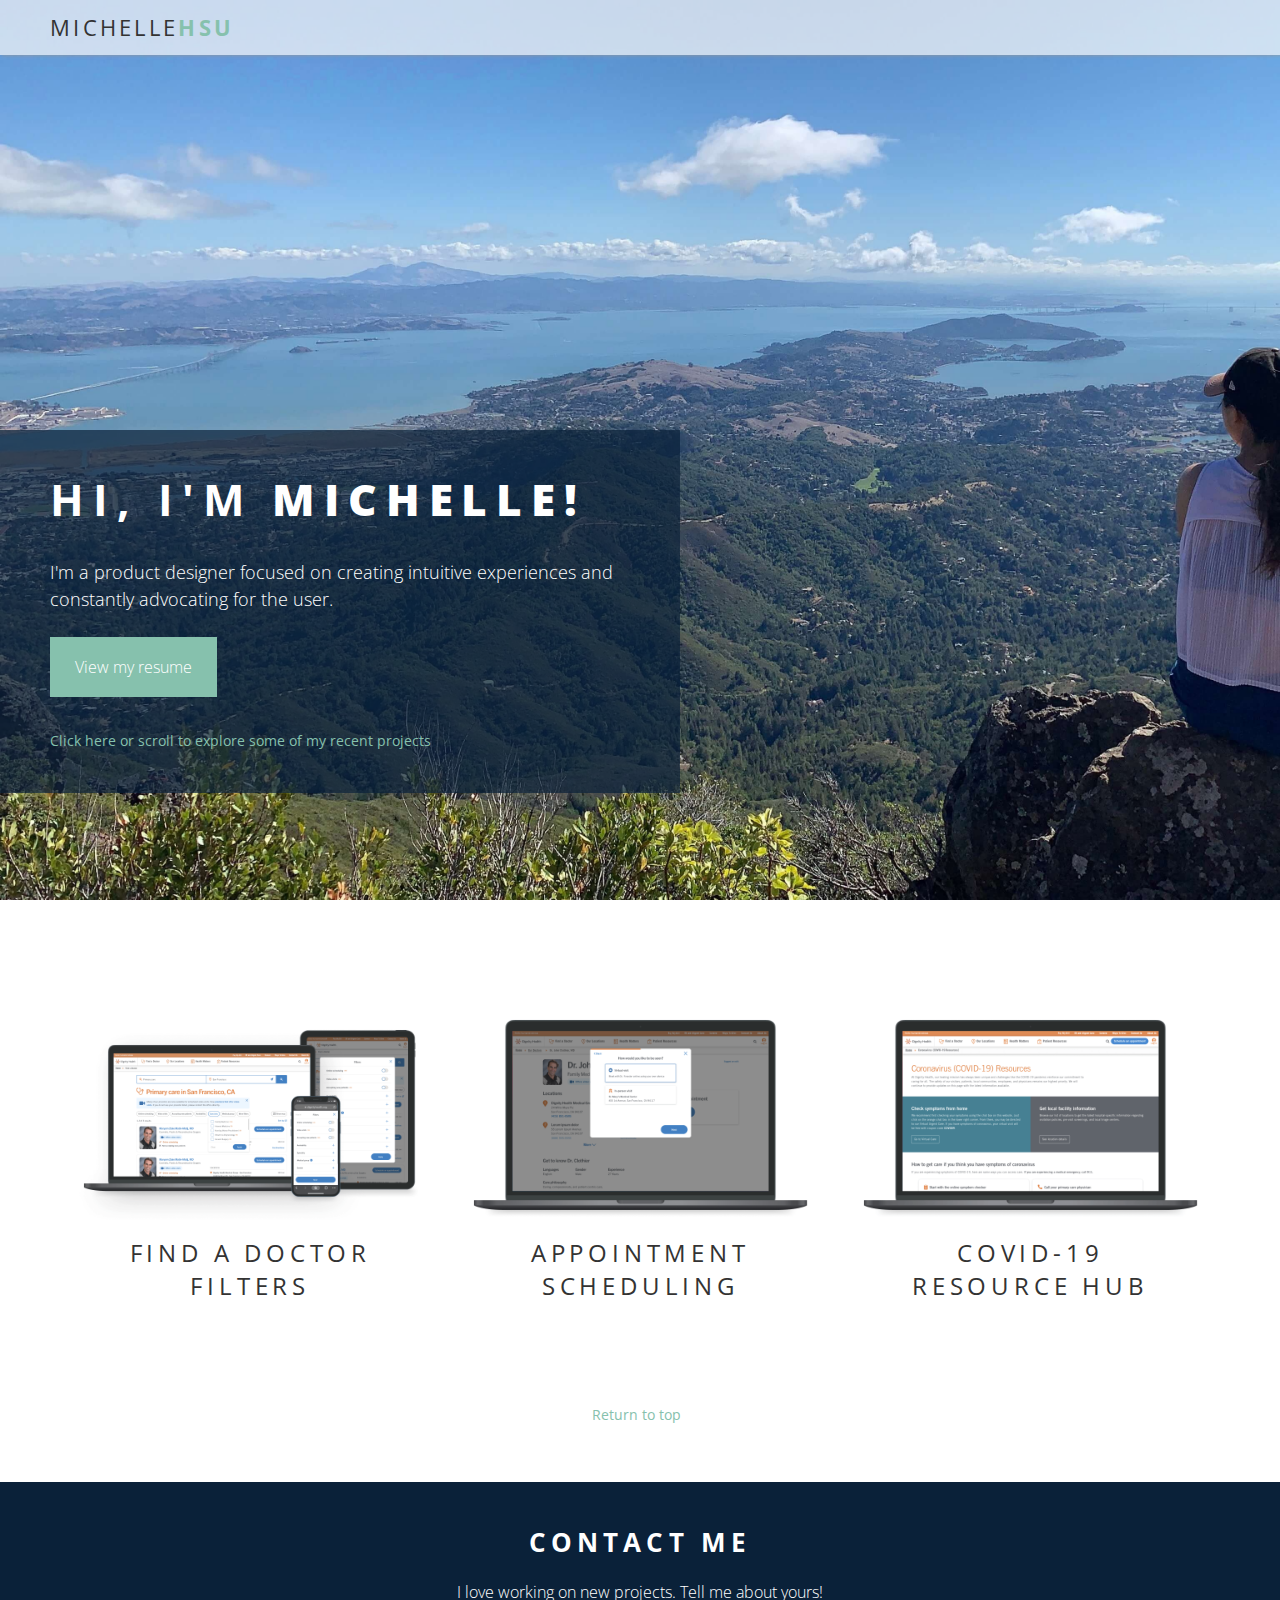
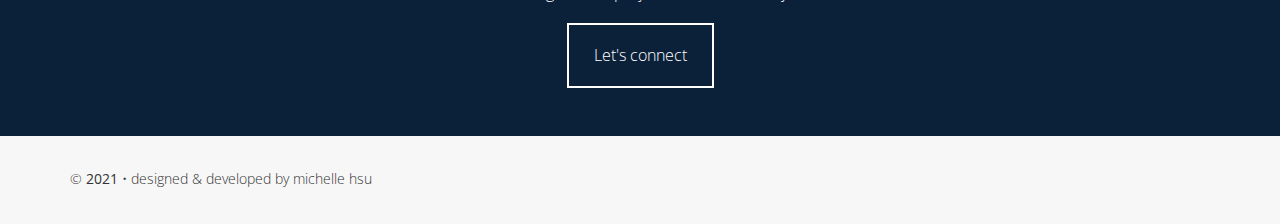
==== index.html @ 35102804 "update header nav" ====
<!DOCTYPE html>
<html lang="en-us">

<head>
  <meta http-equiv="X-UA-Compatible" content="IE=Edge">
  <meta name="viewport" content="width=device-width, initial-scale=1">
  <meta charset="UTF-8">
  <title>Michelle Hsu</title>
  <!-- CSS -->
  <link rel="stylesheet" href="css/normalize.css">
  <link rel="stylesheet" href="https://use.fontawesome.com/releases/v5.5.0/css/all.css" integrity="sha384-B4dIYHKNBt8Bc12p+WXckhzcICo0wtJAoU8YZTY5qE0Id1GSseTk6S+L3BlXeVIU" crossorigin="anonymous">
  <link rel="stylesheet" href="css/projects.css">
  <link rel="stylesheet" href="css/style.css">
  <!-- Google Fonts -->
  <link href="https://fonts.googleapis.com/css?family=Open+Sans:300,400,700" rel="stylesheet">
  <!-- Favicon -->
  <link rel="icon" type="image/x-icon" href="favicon.ico">
  <!-- Global site tag (gtag.js) - Google Analytics -->
  <script async src="https://www.googletagmanager.com/gtag/js?id=UA-130765084-1"></script>
  <script>
    window.dataLayer = window.dataLayer || [];
    function gtag(){dataLayer.push(arguments);}
    gtag('js', new Date());

    gtag('config', 'UA-130765084-1');
  </script>
</head>

<body>

<header id="top">
  <div class="top-header">
    <nav>
  <!-- logo -->
        <a href="index.html" class="logo">Michelle<b class="last-name">Hsu</b></a>
    </nav>
  </div>
<!-- hero -->
  <section class="hero">
    <div class="container">
      <h1>Hi, I'm <b>Michelle!</b></h1>
      <h4>
        I'm a product designer focused on creating intuitive experiences and constantly advocating for the user.
      </h4>
      <p><a href="resources/resume.pdf" class="btn" target="_blank">View my resume</a></p>
      <h6><a href="#projects">Click here or scroll to explore some of my recent projects&nbsp;&nbsp;<i class="fas fa-angle-double-down"></i></a></h6>
    </div>
  </section>
</header>

<main role="main">
<!-- projects -->
  <section class="projects" id="projects">
    <ul class="container">
      <!-- projects -->
      <li class="one-third">
        <div class="portfolio-item overlay filters">
          <h2>Find a Doctor<br>filters</h2>
          <div class="more-info">
            <h5>USER RESEARCH | DESIGN</h5>
            <p>Improving the way patients seek care</p>
            <p><a href="find-a-doctor-filters.html" class="portfolio-btn">View case study</a></p>
          </div>
        </div>
      </li>
      <!-- cubby -->
      <li class="one-third">
        <div class="portfolio-item overlay scheduling">
          <h2>Appointment scheduling</h2>
          <div class="more-info">
            <h5>USER RESEARCH | DESIGN</h5>
            <p>Rethinking the scheduling experience to increase bookings and reduce clinic workload</p>
            <p><a href="appointment-scheduling.html" class="portfolio-btn">View case study</a></p>
          </div>
        </div>
      </li>
      <!-- busybus -->
      <li class="one-third">
        <div class="portfolio-item overlay covid">
          <h2>COVID-19<br>resource hub</h2>
          <div class="more-info">
            <h5>DESIGN | FRONT END DEV</h5>
            <p>Providing a place for users to access the info they need during a fearful and confusing time</p>
            <p><a href="covid-19-resource-hub.html" class="portfolio-btn">View case study</a></p>
          </div>
        </div>
      </li>
    </ul>
  </section>
  <section class="return">
    <div class="container">
      <h6><a href="#top">Return to top&nbsp;&nbsp;<i class="fas fa-angle-double-up"></i></a></h6>
    </div>
</section>

  <!-- contact -->
  <section class="contact">
    <div class="container">
      <h1>Contact me</h1>
      <p>I love working on new projects. Tell me about yours!</p>
      <p><a href="mailto: michelletahsu@gmail.com" class="btn-dark">Let's connect</a></p>
    </div>
  </section>
</main>

<!-- footer -->
<footer>
  <div class="container">
    <div class="one-half copyright">
      <p>&copy; <strong>2021</strong> &bull; designed & developed by michelle hsu</p>
    </div>
    <div class="one-half footer-links">
      <ul>
        <li><a href="https://linkedin.com/in/michellethsu/" target="_blank"><i class="fab fa-linkedin"></i></a></li>
        <li><a href="https://github.com/mhsu121" target="_blank"><i class="fab fa-github"></i></a></li>
        <li><a href="https://www.instagram.com/_mhsu/" target="_blank"><i class="fab fa-instagram"></i></a></li>
        <li><a href="mailto:michelletahsu@gmail.com"><i class="fas fa-envelope"></i></a></li>
      </ul>
    </div>
  </div>
</footer>

<!-- JQuery -->
<script src="https://ajax.googleapis.com/ajax/libs/jquery/3.1.0/jquery.min.js"></script>
<script src="js/jquery.js"></script>

</body>

</html>
---- css/projects.css ----
/* HEADER */
header {
  background-color: #0A2139; /* navy */
  background-image: url("../images/projects-hero-xsmall.jpg");
  height:100vh;
}
@media (min-width: 420px) {
  header {
    background-image: url("../images/projects-hero-small.jpg");
  }
}
@media (min-width: 768px) {
  header {
    background-image: url("../images/projects-hero-medium.jpg");
  }
}
@media (min-width: 992px) {
  header {
    background-image: url("../images/projects-hero-large.jpg");
  }
}
@media (min-width: 1200px) {
  header {
    background-image: url("../images/projects-hero-xlarge.jpg");
  }
}

/* PROJECTS */
.projects {
  margin-top:60px;
}
.projects h2 {
    font-size: 24px;
    font-weight: 400;
    text-transform: uppercase;
    letter-spacing: 0.2em;
}
.projects ul {
  list-style:none;
  padding:0;
}
.projects p {
  text-align:left;
  line-height:1.5;
}

/* PORTFOLIO ITEMS */
.portfolio-item {
  background-repeat: no-repeat;
  background-size: contain;
  width: 360px;
  padding: 290px 5px 0;
  margin: 0 auto 50px;
  position: relative;
}
@media (min-width: 768px) {
  .portfolio-item {
    width: 500px;
    padding: 390px 30px 0;
  }
}
@media (min-width: 992px) {
  .portfolio-item {
    background-size: cover;
    height: 310px;
    width: 310px;
    padding: 5px 20px 0;
    margin: 0 auto;
  }
}
@media (min-width: 1200px) {
  .portfolio-item {
    height: 375px;
    width: 375px;
    padding: 5px 25px 0;
  }
}
.portfolio-item.filters {
  background-image: url("../images/fad-filters.png");
  background-color: #FFFFFF; /* white */
}
.portfolio-item.scheduling {
  background-image: url("../images/appointment-scheduling.png");
  background-color: #FFFFFF; /* white */
}
.portfolio-item.covid {
  background-image: url("../images/covid-resource-hub.png");
  background-color: #FFFFFF; /* white */
  margin-bottom:0;
}
.portfolio-btn {
  background-color: #86C1AD; /* turquoise */
  width: 170px;
  padding: 15px 10px;
  font-family: "Open Sans";
  font-size: 16px;
  font-weight: 300;
  color: #FFFFFF; /* white */
  text-align: center;
  text-decoration: none;
  display: inline-block;
}
.portfolio-btn:hover {
  background-color: #0A2139; /* navy */
  color: #FFFFFF; /* white */
  text-decoration: none;
}
@media (min-width: 768px) {
  .portfolio-btn {
    width: 215px;
    padding: 15px 30px;
  }
}
@media (min-width: 992px) {
  .portfolio-btn {
    background-color: transparent;
    border: 2px solid white;
    width: 155px;
    padding: 15px 10px;
    color: #FFFFFF; /* white */
  }
  .portfolio-btn:hover {
    background-color: #FFFFFF; /* white */
    border: 2px solid #FFFFFF; /* white */
    color: #0A2139; /* navy */
  }
}
.portfolio-item h2 {
  text-align: center;
}
/* display more details on hover for larger screens */
@media (min-width: 992px) {
  .portfolio-item h2 {
    color: #333333; /* dark grey */
    position: absolute;
    left: 50%;
    margin-right: -50%;
    transform: translate(-50%, -50%);
    bottom: -10px;
  }
  .portfolio-item:hover h2 {
    color: #FFFFFF; /* white */
  }
  .more-info p {
    color: #FFFFFF; /* white */
  }
  .more-info {
    opacity: 0;
    transition: .2s ease-in-out;
  }
  .portfolio-item:hover .more-info {
    opacity: 1;
  }
  .overlay {
    position: relative;
  }
  .overlay:before {
    position: absolute;
    content:" ";
    top:0;
    left:0;
    width:100%;
    height:100%;
    display: none;
    z-index:0;
    background-color: rgba(10,33,57,0.9); /* 90% opacity navy */
  }
  .overlay:hover:before {
    display: block;
  }
  .portfolio-item * {
    position: relative;
  }
}
---- css/style.css ----
* {
  box-sizing: border-box;
}
*:focus {
    outline: none;
}

/* GRID */
.container {
  width: 360px;
  margin-right: auto;
  margin-left: auto;
  padding-left: 15px;
  padding-right: 15px;
  position: relative;
}
.container:before,
.container:after {
  content: " ";
  display: table;
}
.container:after {
  clear: both;
}
.one-half, .one-third, .one-fourth {
  position:relative;
  min-height: 1px;
  margin:0 auto 10px;
}
@media (min-width: 768px) {
  .container {
    width: 738px;
  }
}
@media (min-width: 992px) {
  .container {
    width: 962px;
  }
  .one-half {
    width:50%;
    float:left;
  }
  .one-third {
    width:32%;
    float:left;
    margin:10px 0.66666%;
  }
  .one-fourth {
    width:21%;
    float:left;
    margin:10px 2%;
  }
}
@media (min-width: 1200px) {
  .container {
    width: 1170px;
  }
}

/* TEXT STYLES */
html, body{
  overflow-x: hidden;
}
h1, h2, h3, h4, h5, h6, p {
  font-family: "Open Sans", Helvetica, Arial, sans-serif;
}
h1 {
  text-align:center;
  font-size: 26px;
  text-transform: uppercase;
  letter-spacing: 0.2em;
  font-weight: 700;
  color: #333333; /* dark gray */
  line-height: normal;
}
h2 {
  font-size: 24px;
  font-weight: 700;
  letter-spacing: 0.07em;
  color: #333333; /* dark gray */
  line-height: normal;
  margin-top:0;
}
.title {
  height: 45px;
  margin-bottom:20px;
}
@media (min-width:768px) {
  h2 {
    font-size: 34px;
  }
  .title {
    height: 60px;
    margin-bottom:30px;
  }
}
h3 {
  font-size: 20px;
  font-weight: 700;
  line-height: normal;
}
h4 {
  font-size: 16px;
  font-weight: 300;
  color: #FFFFFF; /* white */
  line-height: 1.5;
}
h5 {
  font-size: 12px;
  font-weight: 700;
  text-align: left;
  text-transform: uppercase;
  letter-spacing: 0.2em;
  color: #86C1AD; /* turquoise */
  line-height: 1.5;
}
h6 {
  font-size: 14px;
  font-weight: 300;
  color: #FFFFFF; /* white */
  text-align: center;
  line-height: 1.5;
}
p {
  font-size: 16px;
  font-weight: 300;
  color: #333333; /* dark grey */
  line-height: 1.9;
}
main b {
  font-weight:700;
}
ul > li {
  font-family: "Open Sans", Helvetica, Arial, sans-serif;
  font-size: 16px;
  font-weight: 300;
  color: #333333; /* dark grey */
  line-height:1.9;
}
a {
  font-family: "Open Sans";
  font-weight: 400;
  color: #86C1AD; /* turquoise */
  text-decoration: none;
}
a:hover {
  color: #86C1AD; /* turquoise */
  text-decoration: underline;
}
.btn {
  background-color: #86C1AD; /* turquoise */
  color: #FFFFFF; /* white */
  padding: 15px 25px;
  font-family: "Open Sans";
  font-size: 16px;
  font-weight: 300;
  text-align: center;
  text-decoration: none;
  display: inline-block;
}
.btn:hover {
  background-color: #FFFFFF; /* white */
  color: #0A2139; /* navy */
  text-decoration: none;
}
.btn-dark {
  background-color: transparent;
  border: 2px solid white;
  color: #FFFFFF; /* white */
  padding: 15px 25px;
  font-family: "Open Sans";
  font-size: 16px;
  font-weight: 300;
  text-align: center;
  text-decoration: none;
  display: inline-block;
}
.btn-dark:hover {
  color: #0A2139; /* navy */
  background-color: #FFFFFF; /* white */
  border: 2px solid #FFFFFF; /* white */
  text-decoration: none;
}

/* HEADER */
header {
  background-repeat: no-repeat;
  background-size: cover;
}
header nav {
  padding: 15px 50px;
  text-align: center;
}
.top-header {
  background-color: rgba(250,250,250,0.7); /* 70% opacity white */
  box-shadow: 2px 0 4px #999999;
}
.logo {
  font-size: 22px;
  text-transform: uppercase;
  letter-spacing: 0.15em;
  font-weight: 400;
  color: #333333; /* dark grey */
}
.last-name {
  color: #86C1AD; /* turquoise */
}
.logo:hover {
  color: #333333; /* dark grey */
  text-decoration:none;
}
header nav ul {
  list-style:none;
  padding:0;
  display: inline;
  float: none;
  margin:0;
}
header nav ul li {
  display: inline-block;
  margin: 0 10px;
}
.navlinks > li > a {
  font-size: 14px;
  color: #333333; /* dark grey */
  font-weight: 300;
}
.navlinks > li > a:hover {
  color: #333333; /* dark grey */
  text-decoration: none;
  padding-bottom: 4px;
  border-bottom: 2px solid #86C1AD; /* turquoise */
  transition: all 0.3s ease;
}
@media (min-width:992px) {
  header nav {
    text-align:left;
  }
  header nav ul {
    float:right;
  }
}
/* HERO */
.hero {
  display:block;
  position: relative;
}
.hero .container {
  width: 100%;
  background-color: #0A2139; /* navy */
  position:absolute;
  bottom: -90vh;
  padding:10px 20px 20px;
}
@media (min-width: 768px) {
  .hero .container {
    position:absolute;
    bottom: -82vh;
    width: 550px;
    padding: 10px 50px;
    background-color: rgba(10, 33, 57, 0.7); /* transparent dark grey */
  }
}
@media (min-width: 992px) {
  .hero .container {
    width: 680px;
  }
}
.hero h1 {
  text-align: center;
  color: #FFFFFF; /* white */
}
.hero h4 {
  text-align: center;
}
.hero p {
  text-align: center;
}
@media (min-width: 768px) {
  .hero h1 {
    font-size: 36px;
    text-align:left;
  }
  .hero h4 {
    font-size: 18px;
    text-align:left;
  }
  .hero h6 {
    text-align:left;
  }
  .hero p {
    text-align:left;
  }
}
@media (min-width:992px) {
  .hero h1 {
    font-size: 44px;
  }
}

/* MAIN */
#text {
  max-width: 800px;
}
.no-bg, .bg {
  padding:50px 0 0;
}

/* RETURN */
.return {
  padding-bottom:25px;
}

/* LAST CALL */
.contact {
  background-color: #0A2139; /* navy */
  padding: 1.5em 0 2em;
}
.contact h1, .contact p {
  text-align:center;
  color: #FFFFFF; /* white */
}

/* FOOTER */
footer {
  background-color: #F7F7F7; /*light grey */
  padding: 1em 0 0.5em;
  text-align:center;
}
footer p {
  font-size:14px;
  text-align:center;
  color: #333333; /* dark grey */
}
.footer-links a {
  color: #333333; /* dark grey */
}
.footer-links a:hover {
  color: #86C1AD; /* turquoise */
}
.footer-links ul {
  list-style:none;
  padding:0;
  margin-bottom:0;
}
.footer-links ul > li {
  display: inline-block;
  font-size:18px;
  margin: 0 10px;
}
@media (min-width:992px) {
  footer p {
    text-align:left;
  }
  .footer-links ul {
    float:right;
  }
}
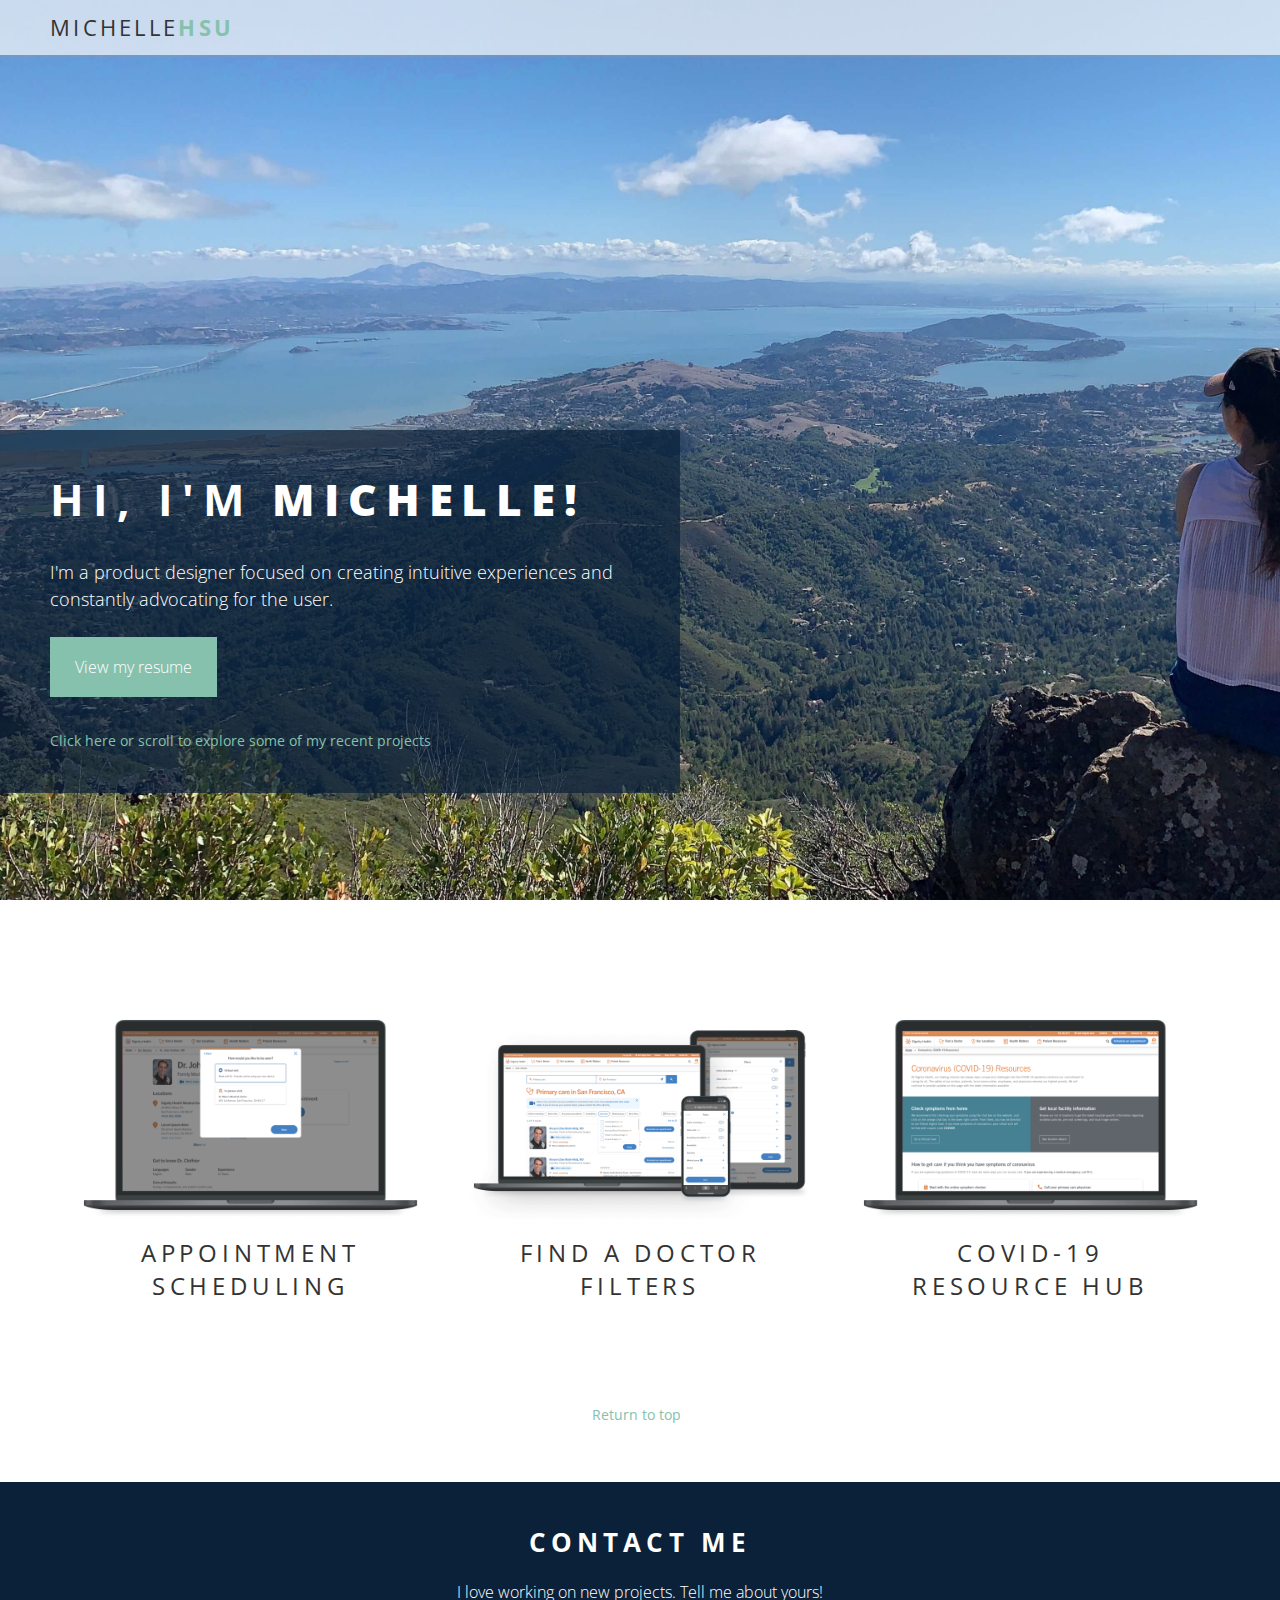
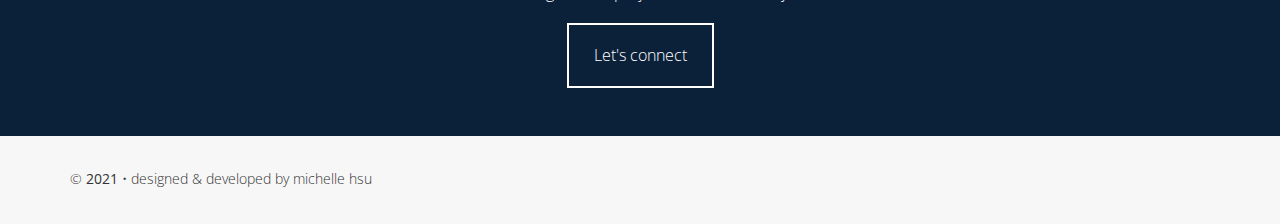
==== commit 1c5642ae: "swap order of case studies" ====
--- a/index.html
+++ b/index.html
@@ -52,7 +52,18 @@
 <!-- projects -->
   <section class="projects" id="projects">
     <ul class="container">
-      <!-- projects -->
+      <!-- scheduling -->
+      <li class="one-third">
+        <div class="portfolio-item overlay scheduling">
+          <h2>Appointment scheduling</h2>
+          <div class="more-info">
+            <h5>USER RESEARCH | DESIGN</h5>
+            <p>Rethinking the scheduling experience to increase bookings and reduce clinic workload</p>
+            <p><a href="appointment-scheduling.html" class="portfolio-btn">View case study</a></p>
+          </div>
+        </div>
+      </li>
+      <!-- FaD filters -->
       <li class="one-third">
         <div class="portfolio-item overlay filters">
           <h2>Find a Doctor<br>filters</h2>
@@ -63,18 +74,7 @@
           </div>
         </div>
       </li>
-      <!-- cubby -->
-      <li class="one-third">
-        <div class="portfolio-item overlay scheduling">
-          <h2>Appointment scheduling</h2>
-          <div class="more-info">
-            <h5>USER RESEARCH | DESIGN</h5>
-            <p>Rethinking the scheduling experience to increase bookings and reduce clinic workload</p>
-            <p><a href="appointment-scheduling.html" class="portfolio-btn">View case study</a></p>
-          </div>
-        </div>
-      </li>
-      <!-- busybus -->
+      <!-- COVID resource hub -->
       <li class="one-third">
         <div class="portfolio-item overlay covid">
           <h2>COVID-19<br>resource hub</h2>
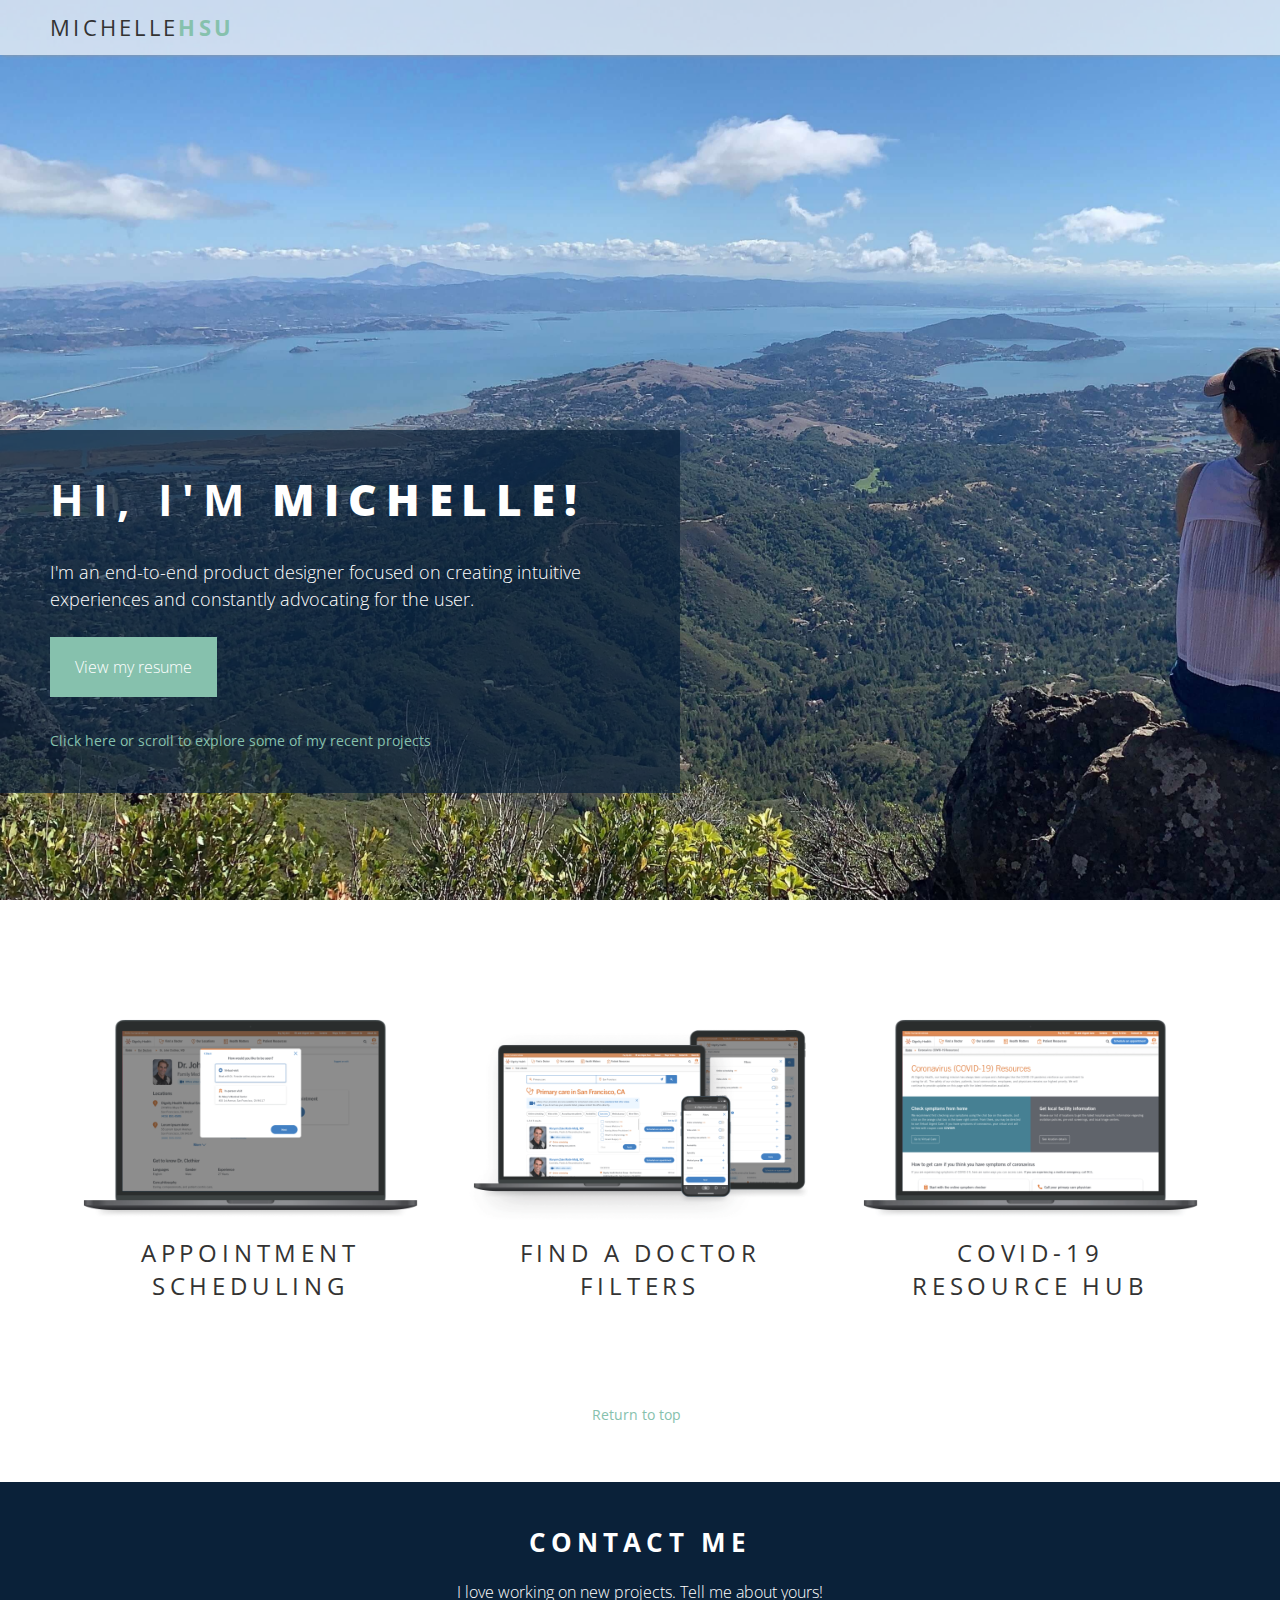
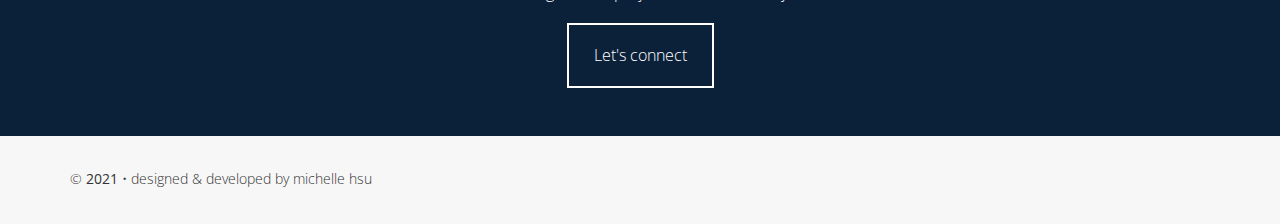
==== commit 139e00c4: "update overview sections" ====
--- a/index.html
+++ b/index.html
@@ -40,7 +40,7 @@
     <div class="container">
       <h1>Hi, I'm <b>Michelle!</b></h1>
       <h4>
-        I'm a product designer focused on creating intuitive experiences and constantly advocating for the user.
+        I'm an end-to-end product designer focused on creating intuitive experiences and constantly advocating for the user.
       </h4>
       <p><a href="resources/resume.pdf" class="btn" target="_blank">View my resume</a></p>
       <h6><a href="#projects">Click here or scroll to explore some of my recent projects&nbsp;&nbsp;<i class="fas fa-angle-double-down"></i></a></h6>
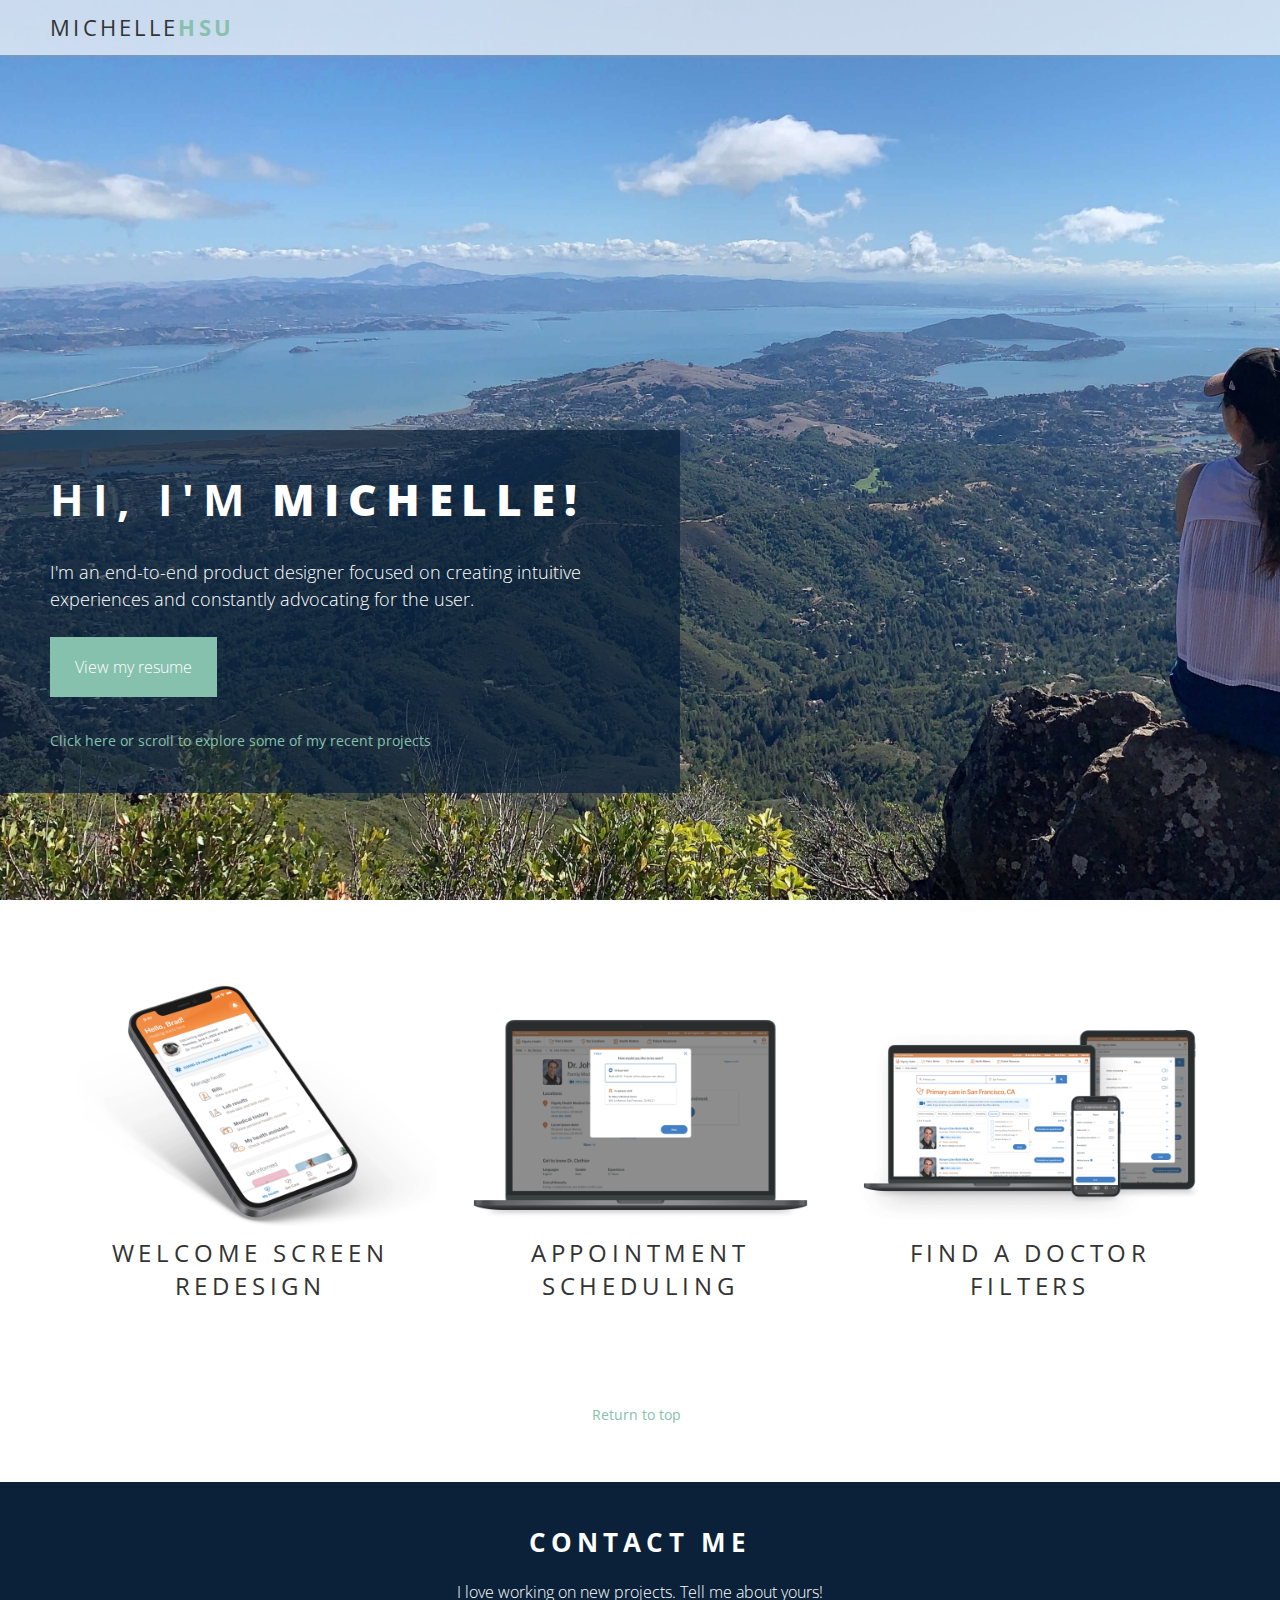
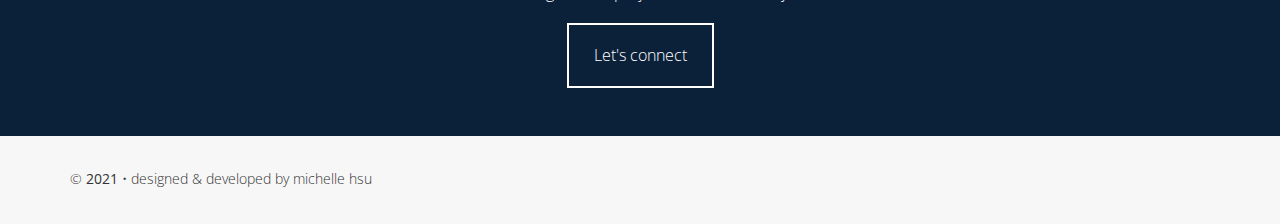
==== commit 2aa88c4b: "add welcome screen case study" ====
--- a/index.html
+++ b/index.html
@@ -52,12 +52,23 @@
 <!-- projects -->
   <section class="projects" id="projects">
     <ul class="container">
+      <!-- welcome screen -->
+      <li class="one-third">
+        <div class="portfolio-item overlay welcome">
+          <h2>Welcome screen redesign</h2>
+          <div class="more-info">
+            <h5>UX/UI DESIGN | NATIVE MOBILE</h5>
+            <p>Visual uplift and information architecture restructuring to increase user engagemnent</p>
+            <p><a href="welcome-screen.html" class="portfolio-btn">View case study</a></p>
+          </div>
+        </div>
+      </li>
       <!-- scheduling -->
       <li class="one-third">
         <div class="portfolio-item overlay scheduling">
           <h2>Appointment scheduling</h2>
           <div class="more-info">
-            <h5>USER RESEARCH | DESIGN</h5>
+            <h5>UX/UI DESIGN | RESPONSIVE WEB</h5>
             <p>Rethinking the scheduling experience to increase bookings and reduce clinic workload</p>
             <p><a href="appointment-scheduling.html" class="portfolio-btn">View case study</a></p>
           </div>
@@ -68,20 +79,9 @@
         <div class="portfolio-item overlay filters">
           <h2>Find a Doctor<br>filters</h2>
           <div class="more-info">
-            <h5>USER RESEARCH | DESIGN</h5>
+            <h5>UX/UI DESIGN | RESPONSIVE WEB</h5>
             <p>Improving the way patients seek care</p>
             <p><a href="find-a-doctor-filters.html" class="portfolio-btn">View case study</a></p>
-          </div>
-        </div>
-      </li>
-      <!-- COVID resource hub -->
-      <li class="one-third">
-        <div class="portfolio-item overlay covid">
-          <h2>COVID-19<br>resource hub</h2>
-          <div class="more-info">
-            <h5>DESIGN | FRONT END DEV</h5>
-            <p>Providing a place for users to access the info they need during a fearful and confusing time</p>
-            <p><a href="covid-19-resource-hub.html" class="portfolio-btn">View case study</a></p>
           </div>
         </div>
       </li>
--- a/css/projects.css
+++ b/css/projects.css
@@ -88,6 +88,11 @@
   background-color: #FFFFFF; /* white */
   margin-bottom:0;
 }
+.portfolio-item.welcome {
+  background-image: url("../images/welcome-screen-redesign.png");
+  background-color: #FFFFFF; /* white */
+  margin-bottom:0;
+}
 .portfolio-btn {
   background-color: #86C1AD; /* turquoise */
   width: 170px;
--- a/css/style.css
+++ b/css/style.css
@@ -300,7 +300,7 @@
 
 /* MAIN */
 #text {
-  max-width: 800px;
+  max-width: 820px;
 }
 .no-bg, .bg {
   padding:50px 0 0;
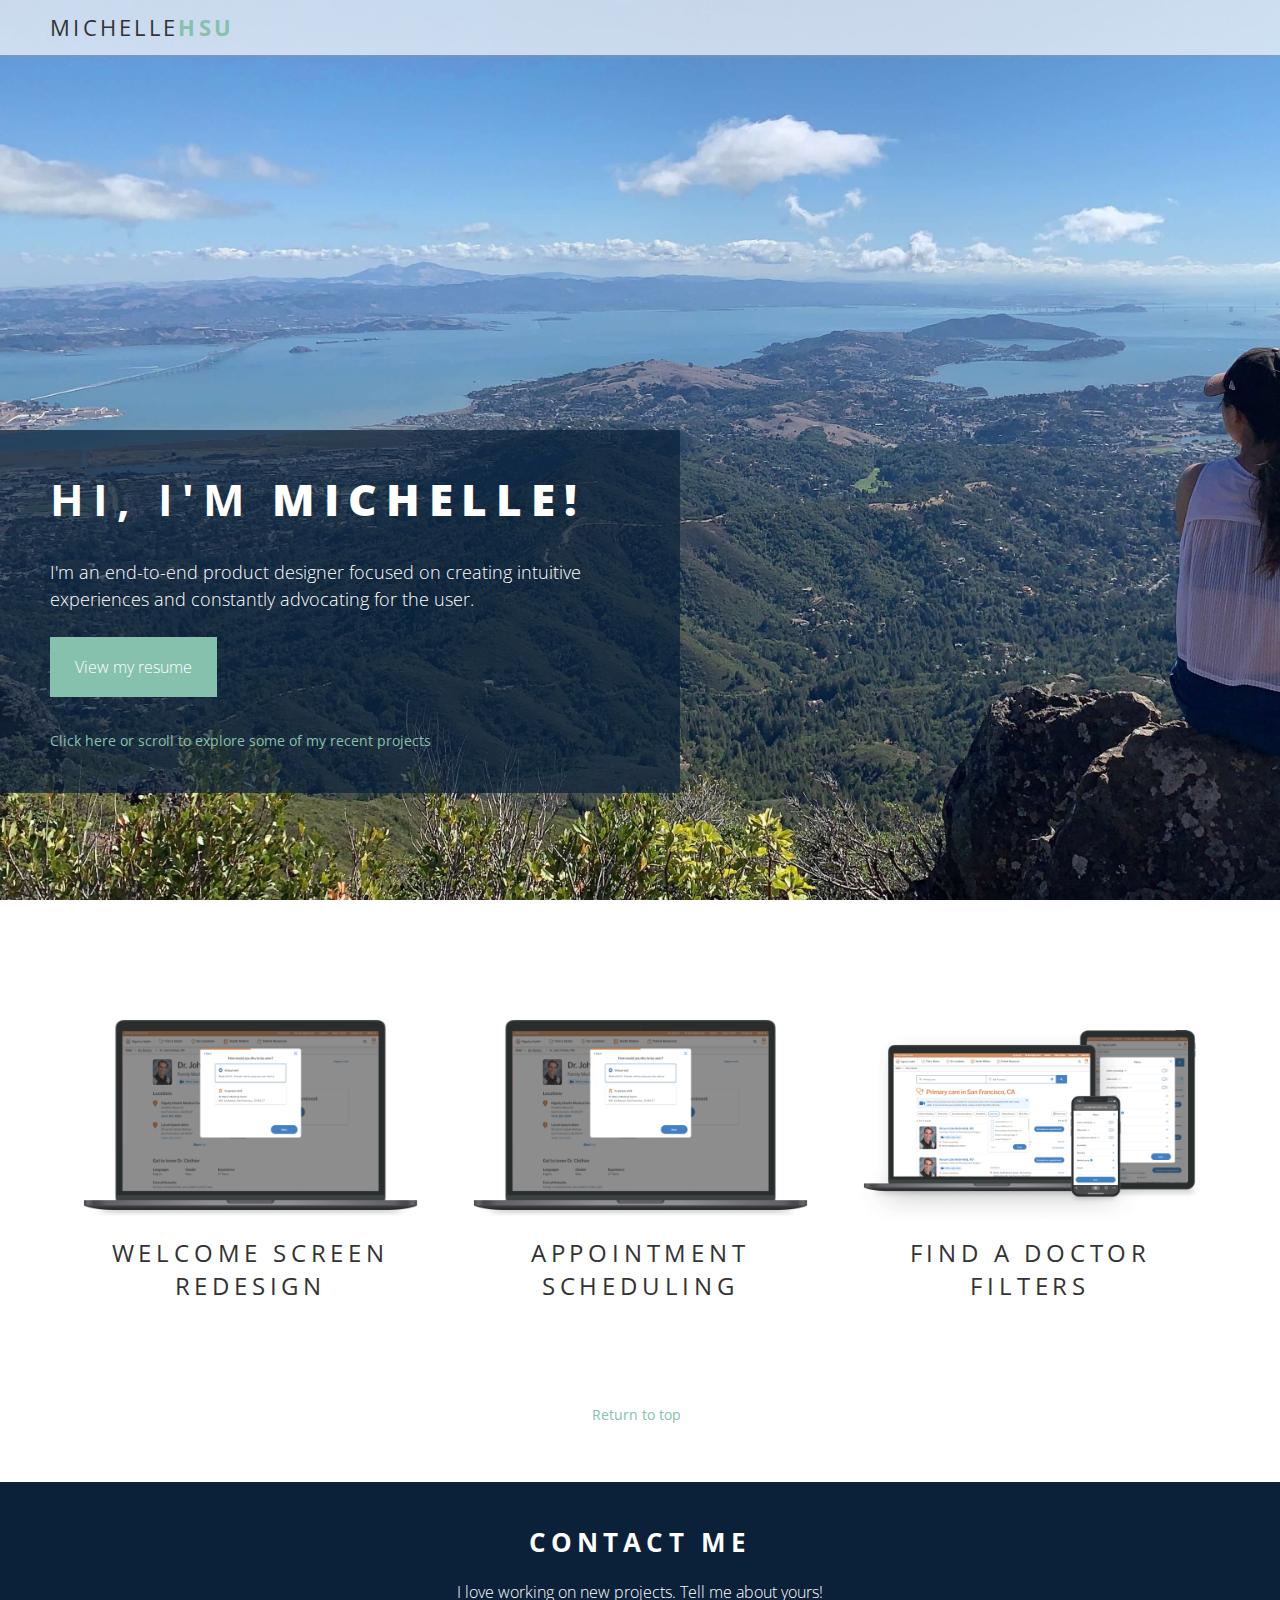
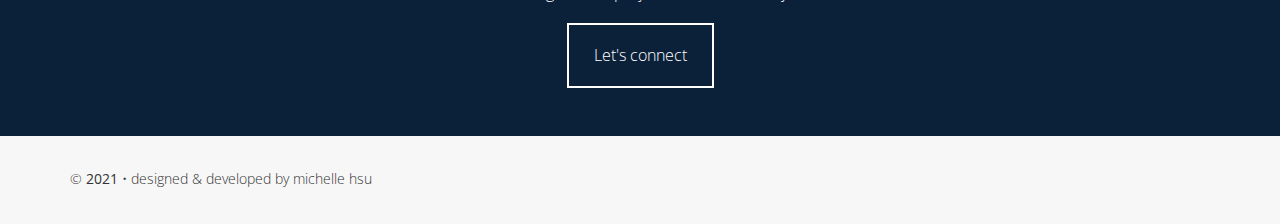
==== commit aeb666a7: "test photo" ====
--- a/index.html
+++ b/index.html
@@ -54,7 +54,7 @@
     <ul class="container">
       <!-- welcome screen -->
       <li class="one-third">
-        <div class="portfolio-item overlay welcome">
+        <div class="portfolio-item overlay scheduling">
           <h2>Welcome screen redesign</h2>
           <div class="more-info">
             <h5>UX/UI DESIGN | NATIVE MOBILE</h5>
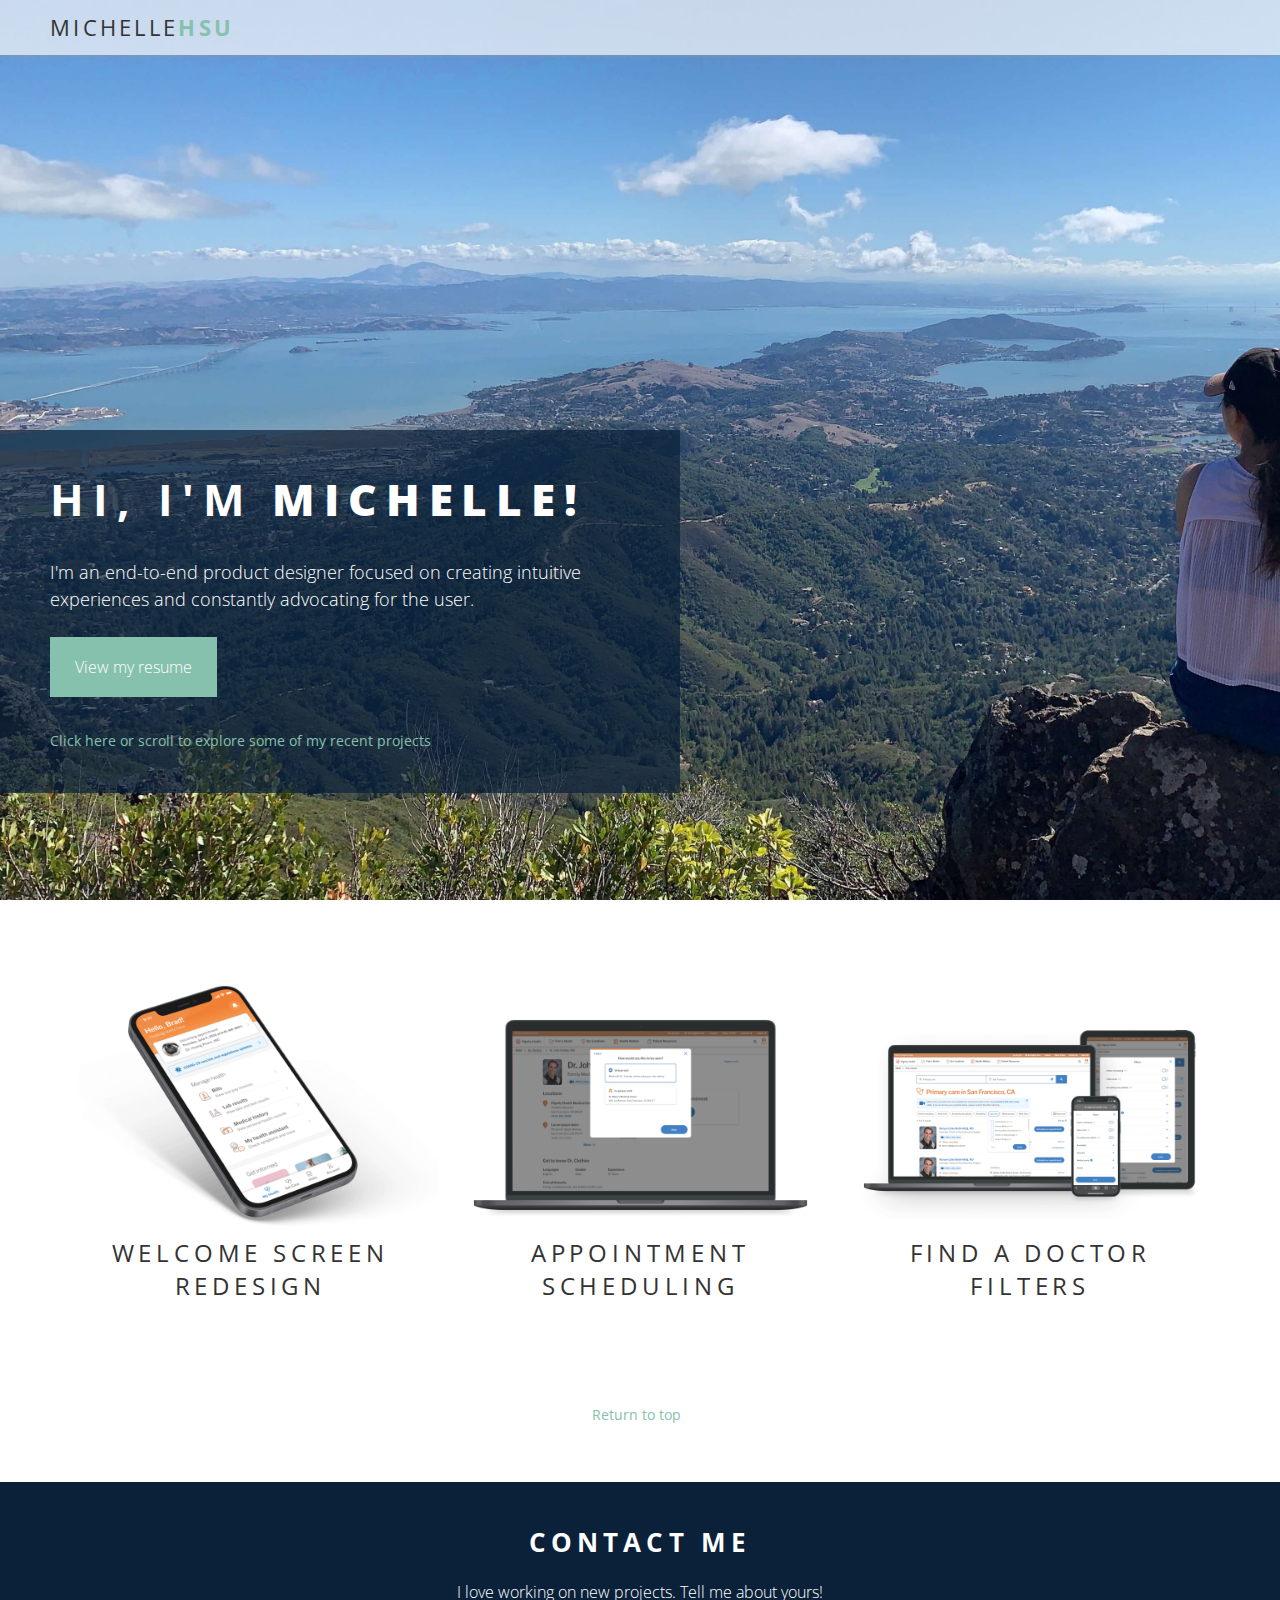
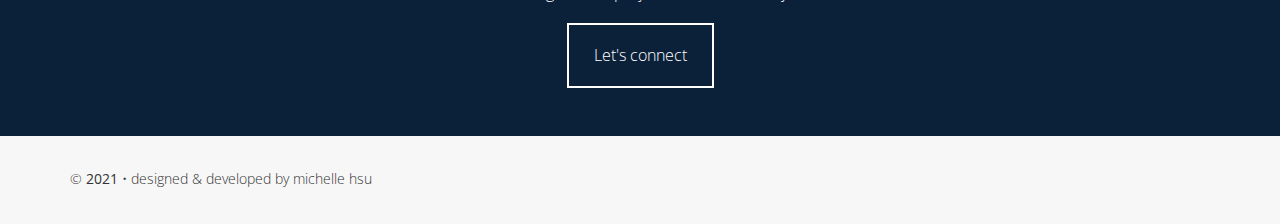
==== commit 5ec88b9c: "swap photo back" ====
--- a/index.html
+++ b/index.html
@@ -54,7 +54,7 @@
     <ul class="container">
       <!-- welcome screen -->
       <li class="one-third">
-        <div class="portfolio-item overlay scheduling">
+        <div class="portfolio-item overlay welcome">
           <h2>Welcome screen redesign</h2>
           <div class="more-info">
             <h5>UX/UI DESIGN | NATIVE MOBILE</h5>
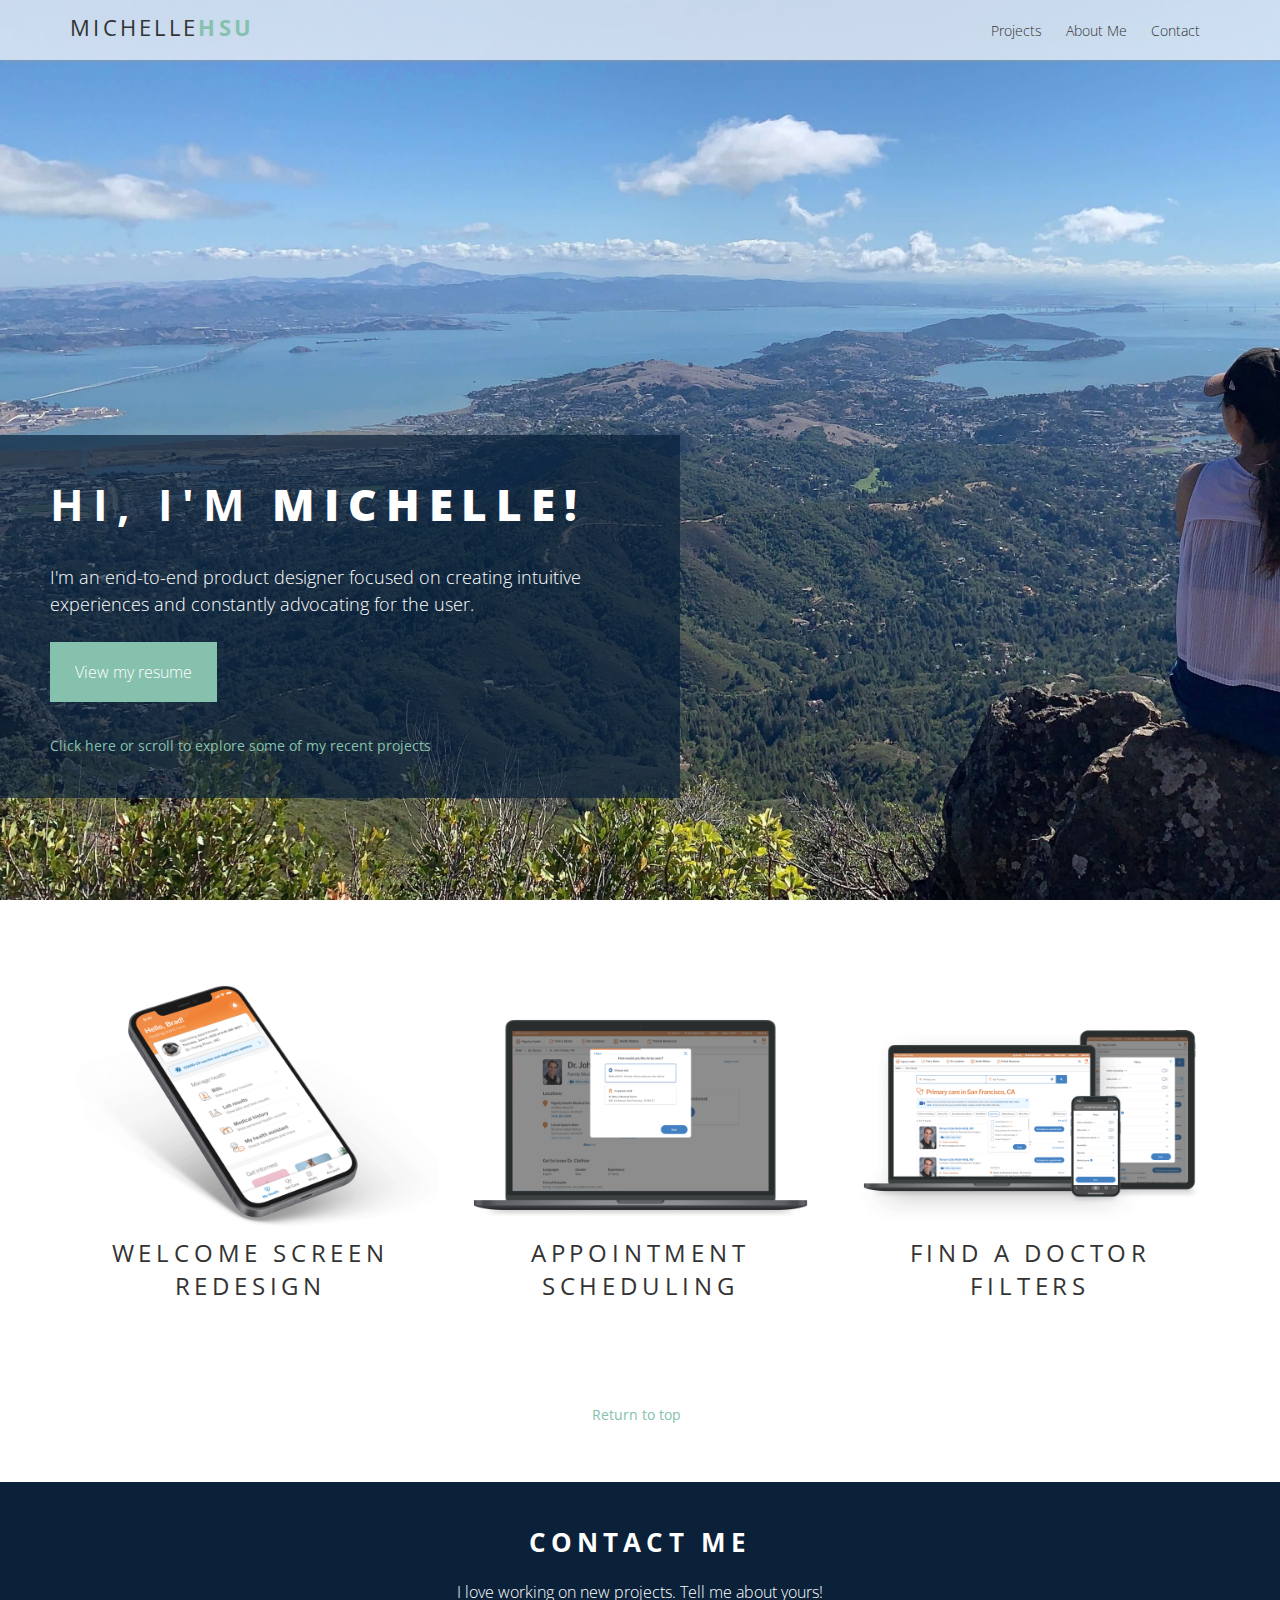
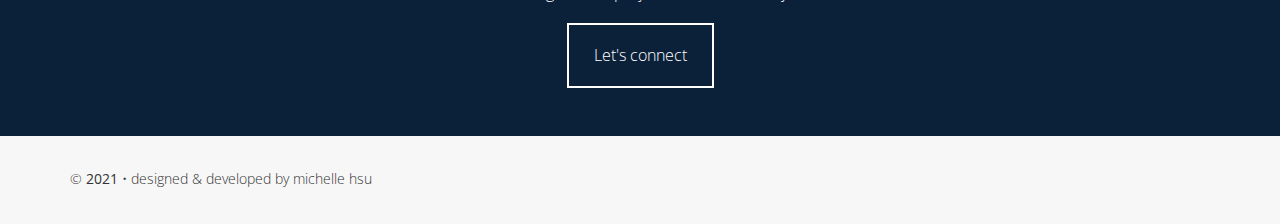
==== commit 50505faa: "add back the about me section" ====
--- a/index.html
+++ b/index.html
@@ -28,13 +28,23 @@
 
 <body>
 
-<header id="top">
-  <div class="top-header">
-    <nav>
-  <!-- logo -->
-        <a href="index.html" class="logo">Michelle<b class="last-name">Hsu</b></a>
-    </nav>
-  </div>
+  <header id="top">
+    <div class="top-header">
+      <nav class="container">
+      <!-- logo -->
+          <div class="one-half">
+            <a href="index.html" class="logo">Michelle<b class="last-name">Hsu</b></a>
+          </div>
+      <!-- navigation -->
+          <div class="one-half">
+            <ul class="navlinks">
+              <li><a href="#projects">Projects</a></li>
+              <li><a href="about.html">About Me</a></li>
+              <li><a href="contact.html">Contact</a></li>
+            </ul>
+          </div>
+        </nav>
+      </div>
 <!-- hero -->
   <section class="hero">
     <div class="container">
--- a/css/style.css
+++ b/css/style.css
@@ -188,7 +188,7 @@
   background-size: cover;
 }
 header nav {
-  padding: 15px 50px;
+  padding: 15px 0 5px;
   text-align: center;
 }
 .top-header {
